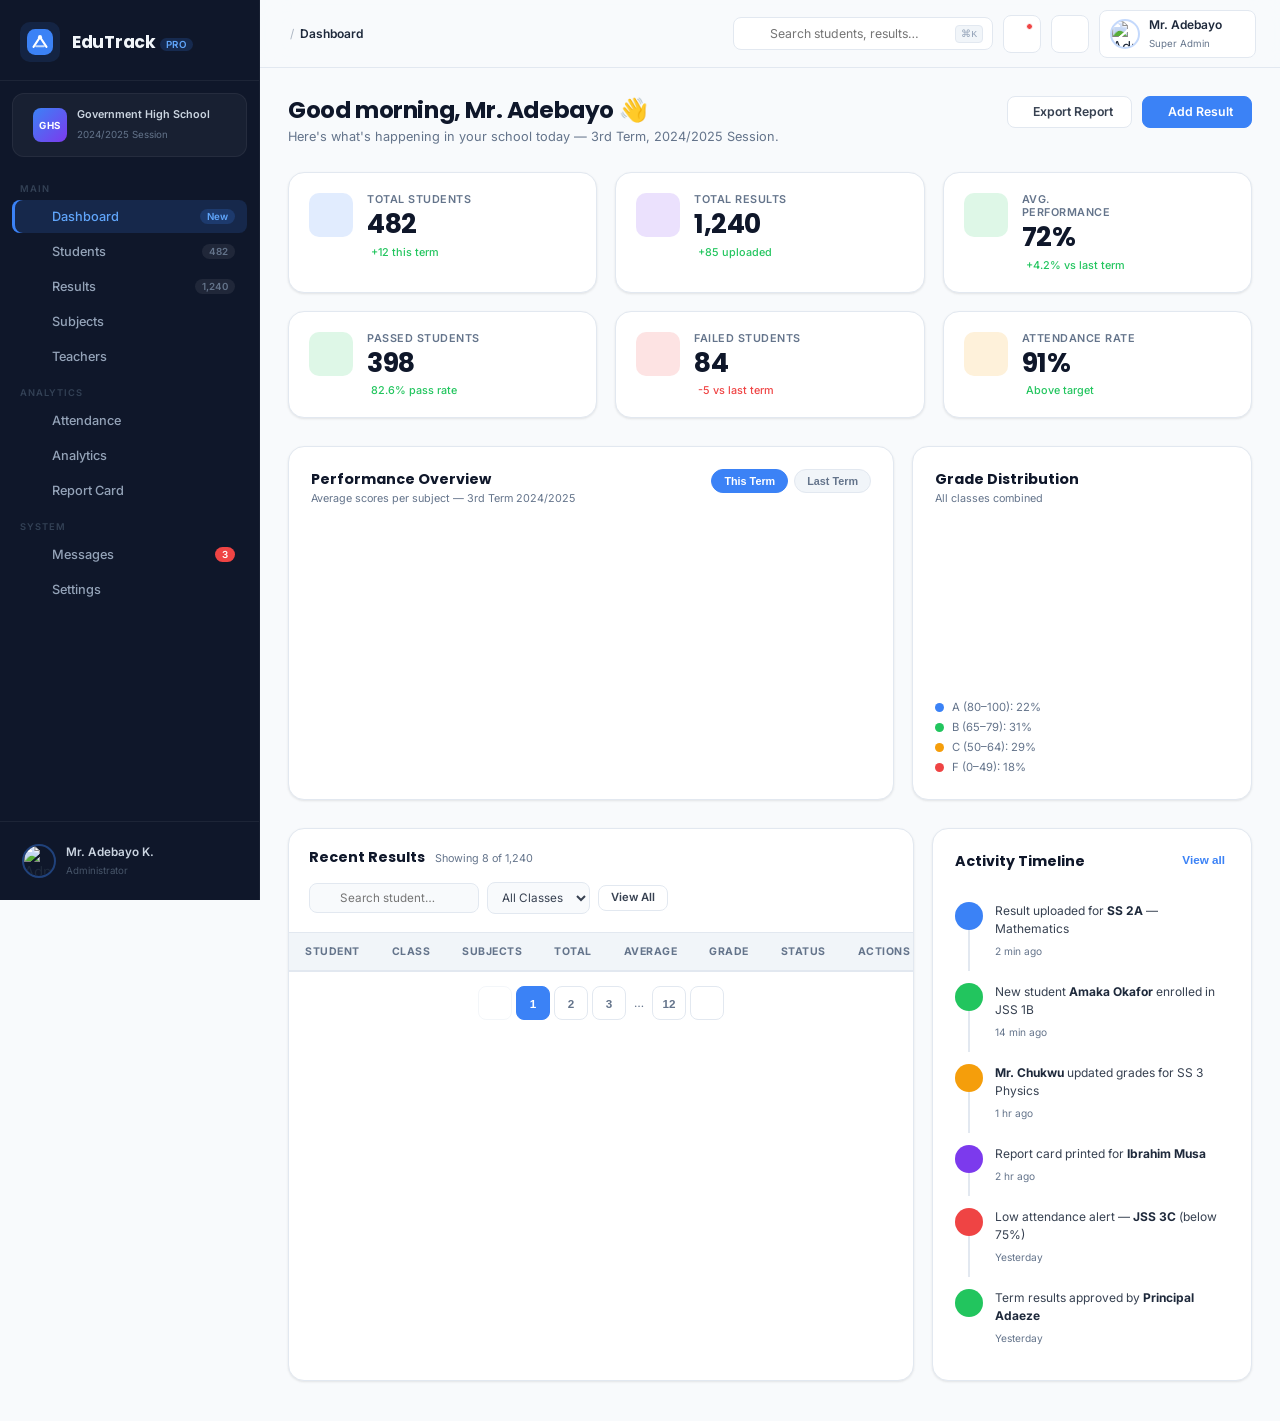
==== frontend/index.html @ dca040f6 "Updated project" ====
<!DOCTYPE html>
<html lang="en" data-theme="light">
<head>
  <meta charset="UTF-8" />
  <meta name="viewport" content="width=device-width, initial-scale=1.0" />
  <title>EduTrack Pro — School Result Management System</title>

  <!-- Google Fonts -->
  <link rel="preconnect" href="https://fonts.googleapis.com" />
  <link rel="preconnect" href="https://fonts.gstatic.com" crossorigin />
  <link href="https://fonts.googleapis.com/css2?family=Poppins:wght@300;400;500;600;700;800&family=Inter:wght@300;400;500;600;700&display=swap" rel="stylesheet" />


  <!-- Scripts moved to end of body for correct load order -->

  <!-- Main Stylesheet -->
  <link rel="stylesheet" href="style.css" />

  <!--The PDF loader-->
<script src="https://cdnjs.cloudflare.com/ajax/libs/jspdf/2.5.1/jspdf.umd.min.js"></script>
<script src="https://cdnjs.cloudflare.com/ajax/libs/html2canvas/1.4.1/html2canvas.min.js"></script>

<script>
  // Wire the Print button
document.querySelector('.btn-outline').addEventListener('click', () => {
  window.print();
});

// Wire the PDF button — requires jsPDF library
document.querySelector('.btn-primary').addEventListener('click', () => {
  const { jsPDF } = window.jspdf;
  const doc = new jsPDF();
  // Capture the #reportPreview div and render to PDF
  html2canvas(document.getElementById('reportPreview')).then(canvas => {
    const img = canvas.toDataURL('image/png');
    doc.addImage(img, 'PNG', 10, 10, 190, 0);
    doc.save('report-card.pdf');
  });
});

</script>
</head>
<body>

  <!-- ==================== MOBILE OVERLAY ==================== -->
  <div class="sidebar-overlay" id="sidebarOverlay"></div>

  <!-- ==================== LEFT SIDEBAR ==================== -->
  <aside class="sidebar" id="sidebar">

    <!-- Logo -->
    <div class="sidebar-logo">
      <div class="logo-icon">
        <svg width="26" height="26" viewBox="0 0 32 32" fill="none">
          <rect width="32" height="32" rx="10" fill="#3B82F6"/>
          <path d="M8 22 L16 10 L24 22" stroke="white" stroke-width="2.5" stroke-linecap="round" stroke-linejoin="round" fill="none"/>
          <circle cx="16" cy="10" r="2.5" fill="white"/>
          <rect x="10" y="20" width="12" height="2.5" rx="1.25" fill="white" opacity="0.7"/>
        </svg>
      </div>
      <div class="logo-text">
        <span class="logo-name">EduTrack</span>
        <span class="logo-tag">Pro</span>
      </div>
    </div>

    <!-- School Info Strip -->
    <div class="school-strip">
      <div class="school-avatar">GHS</div>
      <div class="school-info">
        <span class="school-name">Government High School</span>
        <span class="school-session">2024/2025 Session</span>
      </div>
    </div>

    <!-- Navigation -->
    <nav class="sidebar-nav">
      <div class="nav-section-label">Main</div>
      <ul class="nav-list">
        <li class="nav-item active" data-page="dashboard">
          <span class="nav-icon"><i data-lucide="layout-dashboard"></i></span>
          <span class="nav-label">Dashboard</span>
          <span class="nav-badge">New</span>
        </li>
        <li class="nav-item" data-page="students">
          <span class="nav-icon"><i data-lucide="users"></i></span>
          <span class="nav-label">Students</span>
          <span class="nav-count">482</span>
        </li>
        <li class="nav-item" data-page="results">
          <span class="nav-icon"><i data-lucide="file-text"></i></span>
          <span class="nav-label">Results</span>
          <span class="nav-count">1,240</span>
        </li>
        <li class="nav-item" data-page="subjects">
          <span class="nav-icon"><i data-lucide="book-open"></i></span>
          <span class="nav-label">Subjects</span>
        </li>
        <li class="nav-item" data-page="teachers">
          <span class="nav-icon"><i data-lucide="user-check"></i></span>
          <span class="nav-label">Teachers</span>
        </li>
      </ul>

      <div class="nav-section-label">Analytics</div>
      <ul class="nav-list">
        <li class="nav-item" data-page="attendance">
          <span class="nav-icon"><i data-lucide="calendar-check"></i></span>
          <span class="nav-label">Attendance</span>
        </li>
        <li class="nav-item" data-page="analytics">
          <span class="nav-icon"><i data-lucide="bar-chart-3"></i></span>
          <span class="nav-label">Analytics</span>
        </li>
        <li class="nav-item" data-page="report">
          <span class="nav-icon"><i data-lucide="printer"></i></span>
          <span class="nav-label">Report Card</span>
        </li>
      </ul>

      <div class="nav-section-label">System</div>
      <ul class="nav-list">
        <li class="nav-item" data-page="messages">
          <span class="nav-icon"><i data-lucide="message-square"></i></span>
          <span class="nav-label">Messages</span>
          <span class="nav-alert">3</span>
        </li>
        <li class="nav-item" data-page="settings">
          <span class="nav-icon"><i data-lucide="settings"></i></span>
          <span class="nav-label">Settings</span>
        </li>
      </ul>
    </nav>

    <!-- Sidebar Footer -->
    <div class="sidebar-footer">
      <div class="sidebar-user">
        <div class="user-avatar-sm">
          <img src="https://api.dicebear.com/7.x/avataaars/svg?seed=admin&backgroundColor=b6e3f4" alt="Admin" />
        </div>
        <div class="user-details">
          <span class="user-name-sm">Mr. Adebayo K.</span>
          <span class="user-role-sm">Administrator</span>
        </div>
        <span class="user-arrow"><i data-lucide="chevron-right"></i></span>
      </div>
    </div>
  </aside>

  <!-- ==================== MAIN CONTENT AREA ==================== -->
  <main class="main-content" id="mainContent">

    <!-- ==================== TOP NAVBAR ==================== -->
    <header class="topbar" id="topbar">
      <!-- Left: Hamburger + Breadcrumb -->
      <div class="topbar-left">
        <button class="hamburger-btn" id="hamburgerBtn" aria-label="Toggle sidebar">
          <i data-lucide="menu"></i>
        </button>
        <nav class="breadcrumb" id="breadcrumb">
          <span class="bc-home"><i data-lucide="home"></i></span>
          <span class="bc-sep">/</span>
          <span class="bc-current" id="bcCurrent">Dashboard</span>
        </nav>
      </div>

      <!-- Right: Search + Actions -->
      <div class="topbar-right">
        <!-- Search Bar -->
        <div class="search-wrapper">
          <i data-lucide="search" class="search-icon"></i>
          <input type="text" class="search-input" placeholder="Search students, results…" id="globalSearch" />
          <kbd class="search-kbd">⌘K</kbd>
        </div>

        <!-- Notification Bell -->
        <button class="icon-btn" id="notifBtn" aria-label="Notifications">
          <i data-lucide="bell"></i>
          <span class="notif-dot"></span>
        </button>

        <!-- Dark Mode Toggle -->
        <button class="icon-btn theme-toggle" id="themeToggle" aria-label="Toggle theme">
          <i data-lucide="moon" class="icon-moon"></i>
          <i data-lucide="sun" class="icon-sun" style="display:none"></i>
        </button>

        <!-- Admin Profile -->
        <div class="admin-profile" id="adminProfileBtn">
          <div class="admin-avatar">
            <img src="https://api.dicebear.com/7.x/avataaars/svg?seed=admin&backgroundColor=b6e3f4" alt="Admin" />
          </div>
          <div class="admin-info">
            <span class="admin-name">Mr. Adebayo</span>
            <span class="admin-role">Super Admin</span>
          </div>
          <i data-lucide="chevron-down" class="admin-caret"></i>

          <!-- Admin Dropdown -->
          <div class="admin-dropdown" id="adminDropdown">
            <div class="dropdown-header">
              <span class="dh-name">Adebayo Kolawole</span>
              <span class="dh-email">admin@ghs.edu.ng</span>
            </div>
            <ul class="dropdown-list">
              <li data-page-link="settings"><i data-lucide="user"></i> My Profile</li>
              <li><i data-lucide="shield"></i> Security</li>
              <li data-page-link="settings"><i data-lucide="settings"></i> Preferences</li>
              <li class="dropdown-divider"></li>
              <li class="text-danger"><i data-lucide="log-out"></i> Logout</li>
            </ul>
          </div>
        </div>
      </div>
    </header>

    <!-- ==================== PAGE CONTENT WRAPPER ==================== -->
    <div class="page-wrapper">

      <!-- ======== DASHBOARD PAGE ======== -->
      <section class="page active" id="page-dashboard">

        <!-- Page Header -->
        <div class="page-header">
          <div class="ph-left">
            <h1 class="page-title">Good morning, Mr. Adebayo 👋</h1>
            <p class="page-subtitle">Here's what's happening in your school today — 3rd Term, 2024/2025 Session.</p>
          </div>
          <div class="ph-right">
            <button class="btn btn-outline"><i data-lucide="download"></i> Export Report</button>
            <button class="btn btn-primary"><i data-lucide="plus"></i> Add Result</button>
          </div>
        </div>

        <!-- ---- Stats Cards ---- -->
        <div class="stats-grid">
          <div class="stat-card" style="--card-accent:#3B82F6">
            <div class="stat-icon" style="background:rgba(59,130,246,.15); color:#3B82F6">
              <i data-lucide="users"></i>
            </div>
            <div class="stat-body">
              <span class="stat-label">Total Students</span>
              <span class="stat-value" data-count="482">482</span>
              <span class="stat-trend up"><i data-lucide="trending-up"></i> +12 this term</span>
            </div>
            <div class="stat-sparkline">
              <canvas id="sparkline1" width="80" height="40"></canvas>
            </div>
          </div>

          <div class="stat-card" style="--card-accent:#7C3AED">
            <div class="stat-icon" style="background:rgba(124,58,237,.15); color:#7C3AED">
              <i data-lucide="file-text"></i>
            </div>
            <div class="stat-body">
              <span class="stat-label">Total Results</span>
              <span class="stat-value" data-count="1240">1,240</span>
              <span class="stat-trend up"><i data-lucide="trending-up"></i> +85 uploaded</span>
            </div>
            <div class="stat-sparkline">
              <canvas id="sparkline2" width="80" height="40"></canvas>
            </div>
          </div>

          <div class="stat-card" style="--card-accent:#22C55E">
            <div class="stat-icon" style="background:rgba(34,197,94,.15); color:#22C55E">
              <i data-lucide="bar-chart-2"></i>
            </div>
            <div class="stat-body">
              <span class="stat-label">Avg. Performance</span>
              <span class="stat-value" data-count="72">72%</span>
              <span class="stat-trend up"><i data-lucide="trending-up"></i> +4.2% vs last term</span>
            </div>
            <div class="stat-sparkline">
              <canvas id="sparkline3" width="80" height="40"></canvas>
            </div>
          </div>

          <div class="stat-card" style="--card-accent:#22C55E">
            <div class="stat-icon" style="background:rgba(34,197,94,.15); color:#22C55E">
              <i data-lucide="check-circle"></i>
            </div>
            <div class="stat-body">
              <span class="stat-label">Passed Students</span>
              <span class="stat-value" data-count="398">398</span>
              <span class="stat-trend up"><i data-lucide="trending-up"></i> 82.6% pass rate</span>
            </div>
            <div class="stat-sparkline">
              <canvas id="sparkline4" width="80" height="40"></canvas>
            </div>
          </div>

          <div class="stat-card" style="--card-accent:#EF4444">
            <div class="stat-icon" style="background:rgba(239,68,68,.15); color:#EF4444">
              <i data-lucide="x-circle"></i>
            </div>
            <div class="stat-body">
              <span class="stat-label">Failed Students</span>
              <span class="stat-value" data-count="84">84</span>
              <span class="stat-trend down"><i data-lucide="trending-down"></i> -5 vs last term</span>
            </div>
            <div class="stat-sparkline">
              <canvas id="sparkline5" width="80" height="40"></canvas>
            </div>
          </div>

          <div class="stat-card" style="--card-accent:#F59E0B">
            <div class="stat-icon" style="background:rgba(245,158,11,.15); color:#F59E0B">
              <i data-lucide="calendar-check"></i>
            </div>
            <div class="stat-body">
              <span class="stat-label">Attendance Rate</span>
              <span class="stat-value" data-count="91">91%</span>
              <span class="stat-trend up"><i data-lucide="trending-up"></i> Above target</span>
            </div>
            <div class="stat-sparkline">
              <canvas id="sparkline6" width="80" height="40"></canvas>
            </div>
          </div>
        </div>

        <!-- ---- Charts Row ---- -->
        <div class="charts-row">
          <!-- Performance Chart -->
          <div class="chart-card wide">
            <div class="chart-header">
              <div>
                <h3 class="chart-title">Performance Overview</h3>
                <p class="chart-subtitle">Average scores per subject — 3rd Term 2024/2025</p>
              </div>
              <div class="chart-actions">
                <button class="btn-chip active">This Term</button>
                <button class="btn-chip">Last Term</button>
              </div>
            </div>
            <div class="chart-body">
              <canvas id="performanceChart" height="120"></canvas>
            </div>
          </div>

          <!-- Grade Distribution -->
          <div class="chart-card narrow">
            <div class="chart-header">
              <div>
                <h3 class="chart-title">Grade Distribution</h3>
                <p class="chart-subtitle">All classes combined</p>
              </div>
            </div>
            <div class="chart-body chart-donut-wrap">
              <canvas id="gradeChart" height="160"></canvas>
              <div class="donut-legend">
                <div class="dl-item"><span class="dl-dot" style="background:#3B82F6"></span> A (80–100): 22%</div>
                <div class="dl-item"><span class="dl-dot" style="background:#22C55E"></span> B (65–79): 31%</div>
                <div class="dl-item"><span class="dl-dot" style="background:#F59E0B"></span> C (50–64): 29%</div>
                <div class="dl-item"><span class="dl-dot" style="background:#EF4444"></span> F (0–49): 18%</div>
              </div>
            </div>
          </div>
        </div>

        <!-- ---- Table + Activity Row ---- -->
        <div class="lower-row">

          <!-- Results Table -->
          <div class="table-card">
            <div class="table-header">
              <div class="th-left">
                <h3 class="chart-title">Recent Results</h3>
                <span class="table-count">Showing 8 of 1,240</span>
              </div>
              <div class="th-right">
                <div class="tbl-search-wrap">
                  <i data-lucide="search"></i>
                  <input type="text" class="tbl-search" placeholder="Search student…" id="tableSearch" />
                </div>
                <select class="tbl-filter" id="classFilter">
                  <option value="">All Classes</option>
                  <option>JSS 1</option><option>JSS 2</option><option>JSS 3</option>
                  <option>SS 1</option><option>SS 2</option><option>SS 3</option>
                </select>
                <button class="btn btn-outline btn-sm" data-page-link="results">View All</button>
              </div>
            </div>

            <div class="table-wrapper">
              <table class="data-table" id="resultsTable">
                <thead>
                  <tr>
                    <th>Student</th>
                    <th>Class</th>
                    <th>Subjects</th>
                    <th>Total</th>
                    <th>Average</th>
                    <th>Grade</th>
                    <th>Status</th>
                    <th>Actions</th>
                  </tr>
                </thead>
                <tbody id="resultsTableBody">
                  <!-- Rows injected by JS -->
                </tbody>
              </table>
            </div>

            <!-- Pagination -->
            <div class="pagination">
              <button class="pg-btn" disabled><i data-lucide="chevron-left"></i></button>
              <button class="pg-num active">1</button>
              <button class="pg-num">2</button>
              <button class="pg-num">3</button>
              <span class="pg-ellipsis">…</span>
              <button class="pg-num">12</button>
              <button class="pg-btn"><i data-lucide="chevron-right"></i></button>
            </div>
          </div>

          <!-- Activity Timeline -->
          <div class="activity-card">
            <div class="chart-header">
              <h3 class="chart-title">Activity Timeline</h3>
              <button class="btn-link">View all</button>
            </div>
            <ul class="timeline">
              <li class="tl-item">
                <div class="tl-dot" style="background:#3B82F6"><i data-lucide="upload"></i></div>
                <div class="tl-body">
                  <p class="tl-text">Result uploaded for <strong>SS 2A</strong> — Mathematics</p>
                  <span class="tl-time">2 min ago</span>
                </div>
              </li>
              <li class="tl-item">
                <div class="tl-dot" style="background:#22C55E"><i data-lucide="user-plus"></i></div>
                <div class="tl-body">
                  <p class="tl-text">New student <strong>Amaka Okafor</strong> enrolled in JSS 1B</p>
                  <span class="tl-time">14 min ago</span>
                </div>
              </li>
              <li class="tl-item">
                <div class="tl-dot" style="background:#F59E0B"><i data-lucide="edit-3"></i></div>
                <div class="tl-body">
                  <p class="tl-text"><strong>Mr. Chukwu</strong> updated grades for SS 3 Physics</p>
                  <span class="tl-time">1 hr ago</span>
                </div>
              </li>
              <li class="tl-item">
                <div class="tl-dot" style="background:#7C3AED"><i data-lucide="printer"></i></div>
                <div class="tl-body">
                  <p class="tl-text">Report card printed for <strong>Ibrahim Musa</strong></p>
                  <span class="tl-time">2 hr ago</span>
                </div>
              </li>
              <li class="tl-item">
                <div class="tl-dot" style="background:#EF4444"><i data-lucide="alert-triangle"></i></div>
                <div class="tl-body">
                  <p class="tl-text">Low attendance alert — <strong>JSS 3C</strong> (below 75%)</p>
                  <span class="tl-time">Yesterday</span>
                </div>
              </li>
              <li class="tl-item">
                <div class="tl-dot" style="background:#22C55E"><i data-lucide="check-circle"></i></div>
                <div class="tl-body">
                  <p class="tl-text">Term results approved by <strong>Principal Adaeze</strong></p>
                  <span class="tl-time">Yesterday</span>
                </div>
              </li>
            </ul>
          </div>
        </div>

      </section><!-- End Dashboard Page -->

      <!-- ======== RESULTS PAGE ======== -->
      <section class="page" id="page-results">
        <div class="page-header">
          <div class="ph-left">
            <h1 class="page-title">Results Management</h1>
            <p class="page-subtitle">View, upload, edit and manage all student results.</p>
          </div>
          <div class="ph-right">
            <button class="btn btn-outline"><i data-lucide="filter"></i> Filter</button>
            <button class="btn btn-primary"><i data-lucide="upload"></i> Upload Results</button>
          </div>
        </div>

        <div class="table-card" style="margin-top:0">
          <div class="table-header">
            <div class="th-left">
              <h3 class="chart-title">All Results</h3>
              <span class="table-count">1,240 total records</span>
            </div>
            <div class="th-right">
              <div class="tbl-search-wrap">
                <i data-lucide="search"></i>
                <input type="text" class="tbl-search" placeholder="Search…" />
              </div>
              <select class="tbl-filter"><option>All Classes</option><option>SS 1</option><option>SS 2</option><option>SS 3</option></select>
              <select class="tbl-filter"><option>All Terms</option><option>1st Term</option><option>2nd Term</option><option>3rd Term</option></select>
              <button class="btn btn-outline btn-sm"><i data-lucide="download"></i> Export</button>
            </div>
          </div>
          <div class="table-wrapper">
            <table class="data-table">
              <thead><tr><th>Student</th><th>Class</th><th>Subjects</th><th>Total</th><th>Average</th><th>Grade</th><th>Status</th><th>Actions</th></tr></thead>
              <tbody id="fullResultsBody"></tbody>
            </table>
          </div>
          <div class="pagination">
            <button class="pg-btn" disabled><i data-lucide="chevron-left"></i></button>
            <button class="pg-num active">1</button><button class="pg-num">2</button><button class="pg-num">3</button>
            <span class="pg-ellipsis">…</span><button class="pg-num">25</button>
            <button class="pg-btn"><i data-lucide="chevron-right"></i></button>
          </div>
        </div>
      </section>

      <!-- ======== REPORT CARD PAGE ======== -->
      <section class="page" id="page-report">
        <div class="page-header">
          <div class="ph-left">
            <h1 class="page-title">Report Card Generator</h1>
            <p class="page-subtitle">Generate, preview and print student report cards.</p>
          </div>
          <div class="ph-right">
            <button class="btn btn-outline"><i data-lucide="printer"></i> Print</button>
            <button class="btn btn-primary"><i data-lucide="download"></i> Download PDF</button>
          </div>
        </div>

        <div class="report-grid">
          <!-- Left: Form Panel -->
          <div class="report-form-panel">
            <div class="rcard">
              <h3 class="rcard-title"><i data-lucide="school"></i> School Details</h3>
              <div class="logo-upload-area" id="logoUploadArea">
                <i data-lucide="image"></i>
                <span>Click to upload school logo</span>
                <input type="file" accept="image/*" id="logoUpload" hidden />
              </div>
              <div class="form-group">
                <label>School Name</label>
                <input type="text" class="form-input" value="Government High School, Lagos" />
              </div>
              <div class="form-group">
                <label>School Address</label>
                <input type="text" class="form-input" value="12 Education Crescent, Lagos State" />
              </div>
              <div class="form-row">
                <div class="form-group">
                  <label>Session</label>
                  <select class="form-input"><option>2024/2025</option><option>2023/2024</option></select>
                </div>
                <div class="form-group">
                  <label>Term</label>
                  <select class="form-input" id="termSelect"><option>3rd Term</option><option>2nd Term</option><option>1st Term</option></select>
                </div>
              </div>
            </div>

            <div class="rcard">
              <h3 class="rcard-title"><i data-lucide="user"></i> Student Information</h3>
              <div class="form-row">
                <div class="form-group">
                  <label>First Name</label>
                  <input type="text" class="form-input" placeholder="e.g. Amaka" />
                </div>
                <div class="form-group">
                  <label>Last Name</label>
                  <input type="text" class="form-input" placeholder="e.g. Okafor" />
                </div>
              </div>
              <div class="form-row">
                <div class="form-group">
                  <label>Admission No.</label>
                  <input type="text" class="form-input" placeholder="GHS/2024/001" />
                </div>
                <div class="form-group">
                  <label>Class</label>
                  <select class="form-input"><option>SS 2A</option><option>SS 1A</option><option>JSS 3B</option></select>
                </div>
              </div>
              <div class="form-row">
                <div class="form-group">
                  <label>Gender</label>
                  <select class="form-input"><option>Female</option><option>Male</option></select>
                </div>
                <div class="form-group">
                  <label>Date of Birth</label>
                  <input type="date" class="form-input" />
                </div>
              </div>
            </div>

            <div class="rcard">
              <h3 class="rcard-title"><i data-lucide="book-open"></i> Subject Scores</h3>
              <!-- Term Tabs -->
              <div class="term-tabs">
                <button class="term-tab active" data-term="1">1st Term</button>
                <button class="term-tab" data-term="2">2nd Term</button>
                <button class="term-tab" data-term="3">3rd Term</button>
              </div>
              <div class="scores-table-wrap">
                <table class="scores-table">
                  <thead><tr><th>Subject</th><th>CA (30)</th><th>Exam (70)</th><th>Total</th><th>Grade</th></tr></thead>
                  <tbody id="scoresBody">
                    <!-- injected by JS -->
                  </tbody>
                </table>
              </div>
              <div class="score-summary">
                <div class="ss-item"><span>Total Score</span><strong id="totalScore">0</strong></div>
                <div class="ss-item"><span>Average</span><strong id="avgScore">0.00%</strong></div>
                <div class="ss-item"><span>Overall Grade</span><strong id="overallGrade">—</strong></div>
                <div class="ss-item"><span>Position</span><strong>—</strong></div>
              </div>
            </div>

            <div class="rcard">
              <h3 class="rcard-title"><i data-lucide="message-square"></i> Comments</h3>
              <div class="form-group">
                <label>Class Teacher's Comment</label>
                <textarea class="form-input" rows="3" placeholder="Enter teacher's remark…"></textarea>
              </div>
              <div class="form-group">
                <label>Principal's Comment</label>
                <textarea class="form-input" rows="3" placeholder="Enter principal's remark…"></textarea>
              </div>
            </div>
          </div>

          <!-- Right: Preview Panel -->
          <div class="report-preview-panel">
            <div class="preview-sticky">
              <div class="preview-label"><i data-lucide="eye"></i> Live Preview</div>
              <div class="report-card-preview" id="reportPreview">
                <div class="rp-header">
                  <div class="rp-logo-placeholder"><i data-lucide="school"></i></div>
                  <div class="rp-school-info">
                    <h2>Government High School, Lagos</h2>
                    <p>12 Education Crescent, Lagos State</p>
                    <p class="rp-term-badge">3rd Term Report Card — 2024/2025</p>
                  </div>
                </div>
                <div class="rp-student-info">
                  <div class="rp-si-row"><span>Name:</span><strong>Amaka Okafor</strong></div>
                  <div class="rp-si-row"><span>Adm. No:</span><strong>GHS/2024/001</strong></div>
                  <div class="rp-si-row"><span>Class:</span><strong>SS 2A</strong></div>
                  <div class="rp-si-row"><span>Gender:</span><strong>Female</strong></div>
                </div>
                <table class="rp-scores">
                  <thead><tr><th>Subject</th><th>CA</th><th>Exam</th><th>Total</th><th>Grade</th></tr></thead>
                  <tbody>
                    <tr><td>Mathematics</td><td>28</td><td>62</td><td>90</td><td><span class="grade-badge grade-a">A</span></td></tr>
                    <tr><td>English Language</td><td>25</td><td>58</td><td>83</td><td><span class="grade-badge grade-a">A</span></td></tr>
                    <tr><td>Physics</td><td>22</td><td>55</td><td>77</td><td><span class="grade-badge grade-b">B</span></td></tr>
                    <tr><td>Chemistry</td><td>20</td><td>50</td><td>70</td><td><span class="grade-badge grade-b">B</span></td></tr>
                    <tr><td>Biology</td><td>18</td><td>46</td><td>64</td><td><span class="grade-badge grade-c">C</span></td></tr>
                    <tr><td>Economics</td><td>24</td><td>60</td><td>84</td><td><span class="grade-badge grade-a">A</span></td></tr>
                  </tbody>
                </table>
                <div class="rp-summary">
                  <div class="rps-item"><span>Total</span><strong>468</strong></div>
                  <div class="rps-item"><span>Average</span><strong>78.0%</strong></div>
                  <div class="rps-item"><span>Grade</span><strong>B</strong></div>
                  <div class="rps-item"><span>Position</span><strong>3rd / 42</strong></div>
                </div>
                <div class="rp-comments">
                  <div class="rp-comment"><strong>Class Teacher:</strong> <em>Excellent performance. Keep it up!</em></div>
                  <div class="rp-comment"><strong>Principal:</strong> <em>A commendable effort. We are proud of you.</em></div>
                </div>
                <div class="rp-footer">
                  <div class="rp-sig"><div class="sig-line"></div><span>Class Teacher</span></div>
                  <div class="rp-sig"><div class="sig-line"></div><span>Principal</span></div>
                  <div class="rp-sig"><div class="sig-line"></div><span>Date</span></div>
                </div>
              </div>
            </div>
          </div>
        </div>
      </section>

      <!-- ======== ANALYTICS PAGE ======== -->
      <section class="page" id="page-analytics">
        <div class="page-header">
          <div class="ph-left">
            <h1 class="page-title">Analytics</h1>
            <p class="page-subtitle">Deep insights into academic performance, attendance and trends.</p>
          </div>
          <div class="ph-right">
            <select class="tbl-filter"><option>3rd Term 2024/25</option><option>2nd Term 2024/25</option></select>
            <button class="btn btn-primary"><i data-lucide="download"></i> Export</button>
          </div>
        </div>

        <div class="analytics-grid">
          <div class="chart-card" style="grid-column: span 2">
            <div class="chart-header">
              <div><h3 class="chart-title">Term-on-Term Performance Trend</h3><p class="chart-subtitle">Average class scores across 3 terms</p></div>
            </div>
            <canvas id="trendChart" height="120"></canvas>
          </div>

          <div class="chart-card">
            <div class="chart-header"><div><h3 class="chart-title">Subject Performance</h3><p class="chart-subtitle">School-wide averages</p></div></div>
            <canvas id="subjectChart" height="160"></canvas>
          </div>

          <div class="chart-card">
            <div class="chart-header"><div><h3 class="chart-title">Attendance by Class</h3><p class="chart-subtitle">Current term attendance %</p></div></div>
            <canvas id="attendanceChart" height="160"></canvas>
          </div>

          <div class="chart-card">
            <div class="chart-header"><div><h3 class="chart-title">Grade Distribution</h3><p class="chart-subtitle">Breakdown by grade band</p></div></div>
            <canvas id="gradeBarChart" height="160"></canvas>
          </div>
        </div>

        <!-- Subject Stats Cards -->
        <div class="subject-stats-grid">
          <div class="subject-stat-card">
            <div class="ssc-icon" style="background:rgba(59,130,246,.12); color:#3B82F6"><i data-lucide="calculator"></i></div>
            <div class="ssc-info"><span>Mathematics</span><strong>68.4%</strong><div class="ssc-bar"><div class="ssc-fill" style="width:68%;background:#3B82F6"></div></div></div>
          </div>
          <div class="subject-stat-card">
            <div class="ssc-icon" style="background:rgba(34,197,94,.12); color:#22C55E"><i data-lucide="book"></i></div>
            <div class="ssc-info"><span>English Language</span><strong>74.2%</strong><div class="ssc-bar"><div class="ssc-fill" style="width:74%;background:#22C55E"></div></div></div>
          </div>
          <div class="subject-stat-card">
            <div class="ssc-icon" style="background:rgba(245,158,11,.12); color:#F59E0B"><i data-lucide="zap"></i></div>
            <div class="ssc-info"><span>Physics</span><strong>61.8%</strong><div class="ssc-bar"><div class="ssc-fill" style="width:62%;background:#F59E0B"></div></div></div>
          </div>
          <div class="subject-stat-card">
            <div class="ssc-icon" style="background:rgba(124,58,237,.12); color:#7C3AED"><i data-lucide="flask-conical"></i></div>
            <div class="ssc-info"><span>Chemistry</span><strong>59.3%</strong><div class="ssc-bar"><div class="ssc-fill" style="width:59%;background:#7C3AED"></div></div></div>
          </div>
          <div class="subject-stat-card">
            <div class="ssc-icon" style="background:rgba(239,68,68,.12); color:#EF4444"><i data-lucide="leaf"></i></div>
            <div class="ssc-info"><span>Biology</span><strong>71.5%</strong><div class="ssc-bar"><div class="ssc-fill" style="width:72%;background:#EF4444"></div></div></div>
          </div>
          <div class="subject-stat-card">
            <div class="ssc-icon" style="background:rgba(96,165,250,.12); color:#60A5FA"><i data-lucide="trending-up"></i></div>
            <div class="ssc-info"><span>Economics</span><strong>77.9%</strong><div class="ssc-bar"><div class="ssc-fill" style="width:78%;background:#60A5FA"></div></div></div>
          </div>
        </div>
      </section>

      <!-- ======== SETTINGS PAGE ======== -->
      <section class="page" id="page-settings">
        <div class="page-header">
          <div class="ph-left">
            <h1 class="page-title">Settings</h1>
            <p class="page-subtitle">Manage school configuration, themes and preferences.</p>
          </div>
          <div class="ph-right">
            <button class="btn btn-primary"><i data-lucide="save"></i> Save Changes</button>
          </div>
        </div>

        <div class="settings-grid">
          <!-- Settings Sidebar Tabs -->
          <div class="settings-nav">
            <button class="set-tab active" data-set="school"><i data-lucide="school"></i> School Settings</button>
            <button class="set-tab" data-set="theme"><i data-lucide="palette"></i> Theme & Display</button>
            <button class="set-tab" data-set="profile"><i data-lucide="user"></i> Profile Settings</button>
            <button class="set-tab" data-set="notif"><i data-lucide="bell"></i> Notifications</button>
          </div>

          <!-- Settings Panels -->
          <div class="settings-panel-wrap">
            <div class="settings-panel active" id="set-school">
              <div class="rcard">
                <h3 class="rcard-title">School Information</h3>
                <div class="form-row"><div class="form-group"><label>School Name</label><input class="form-input" type="text" value="Government High School, Lagos" /></div><div class="form-group"><label>Registration No.</label><input class="form-input" type="text" value="LG/EDU/2003/001" /></div></div>
                <div class="form-row"><div class="form-group"><label>Address</label><input class="form-input" type="text" value="12 Education Crescent, Ikeja, Lagos" /></div><div class="form-group"><label>Phone</label><input class="form-input" type="text" value="+234 801 234 5678" /></div></div>
                <div class="form-row"><div class="form-group"><label>Email</label><input class="form-input" type="email" value="admin@ghs.edu.ng" /></div><div class="form-group"><label>Current Session</label><select class="form-input"><option>2024/2025</option><option>2023/2024</option></select></div></div>
                <div class="form-row"><div class="form-group"><label>Current Term</label><select class="form-input"><option>3rd Term</option><option>2nd Term</option><option>1st Term</option></select></div><div class="form-group"><label>Max Score (CA)</label><input class="form-input" type="number" value="30" /></div></div>
              </div>
            </div>

            <div class="settings-panel" id="set-theme">
              <div class="rcard">
                <h3 class="rcard-title">Theme & Appearance</h3>
                <div class="form-group">
                  <label>Color Mode</label>
                  <div class="theme-toggle-row">
                    <button class="theme-option active" onclick="setTheme('light', this)"><i data-lucide="sun"></i> Light Mode</button>
                    <button class="theme-option" onclick="setTheme('dark', this)"><i data-lucide="moon"></i> Dark Mode</button>
                  </div>
                </div>
                <div class="form-group">
                  <label>Primary Accent Color</label>
                  <div class="color-swatches">
                    <div class="swatch active" style="background:#3B82F6" data-color="#3B82F6"></div>
                    <div class="swatch" style="background:#7C3AED" data-color="#7C3AED"></div>
                    <div class="swatch" style="background:#22C55E" data-color="#22C55E"></div>
                    <div class="swatch" style="background:#F59E0B" data-color="#F59E0B"></div>
                    <div class="swatch" style="background:#EF4444" data-color="#EF4444"></div>
                  </div>
                </div>
                <div class="form-group">
                  <label>Sidebar Style</label>
                  <select class="form-input"><option>Dark (Default)</option><option>Light</option><option>Gradient Blue</option></select>
                </div>
              </div>
            </div>

            <div class="settings-panel" id="set-profile">
              <div class="rcard">
                <h3 class="rcard-title">Admin Profile</h3>
                <div class="profile-upload-row">
                  <img src="https://api.dicebear.com/7.x/avataaars/svg?seed=admin&backgroundColor=b6e3f4" alt="Profile" class="profile-upload-avatar" />
                  <button class="btn btn-outline">Change Photo</button>
                </div>
                <div class="form-row"><div class="form-group"><label>First Name</label><input class="form-input" value="Adebayo" /></div><div class="form-group"><label>Last Name</label><input class="form-input" value="Kolawole" /></div></div>
                <div class="form-row"><div class="form-group"><label>Email</label><input class="form-input" type="email" value="admin@ghs.edu.ng" /></div><div class="form-group"><label>Phone</label><input class="form-input" value="+234 811 234 5678" /></div></div>
                <div class="form-row"><div class="form-group"><label>Role</label><select class="form-input"><option>Super Admin</option><option>Admin</option><option>Teacher</option></select></div><div class="form-group"><label>Password</label><input class="form-input" type="password" placeholder="••••••••" /></div></div>
              </div>
            </div>

            <div class="settings-panel" id="set-notif">
              <div class="rcard">
                <h3 class="rcard-title">Notification Preferences</h3>
                <div class="notif-row"><div class="notif-info"><strong>Result Upload Alerts</strong><p>Get notified when new results are uploaded</p></div><label class="toggle-switch"><input type="checkbox" checked /><span class="toggle-slider"></span></label></div>
                <div class="notif-row"><div class="notif-info"><strong>Student Enrollment</strong><p>Alerts when a new student is added</p></div><label class="toggle-switch"><input type="checkbox" checked /><span class="toggle-slider"></span></label></div>
                <div class="notif-row"><div class="notif-info"><strong>Low Attendance Warnings</strong><p>Alert when class attendance drops below 75%</p></div><label class="toggle-switch"><input type="checkbox" /><span class="toggle-slider"></span></label></div>
                <div class="notif-row"><div class="notif-info"><strong>Email Notifications</strong><p>Receive summary emails weekly</p></div><label class="toggle-switch"><input type="checkbox" checked /><span class="toggle-slider"></span></label></div>
                <div class="notif-row"><div class="notif-info"><strong>SMS Alerts</strong><p>Get SMS for critical events</p></div><label class="toggle-switch"><input type="checkbox" /><span class="toggle-slider"></span></label></div>
              </div>
            </div>
          </div>
        </div>
      </section>

      <!-- ======== PLACEHOLDER PAGES ======== -->
      <section class="page" id="page-students"><div class="page-header"><div class="ph-left"><h1 class="page-title">Students</h1><p class="page-subtitle">Manage all student records and enrolments.</p></div><div class="ph-right"><button class="btn btn-primary"><i data-lucide="user-plus"></i> Add Student</button></div></div><div class="placeholder-content"><i data-lucide="users" style="width:64px;height:64px;opacity:.15"></i><p>Students module — connect your backend to load records.</p></div></section>
      <section class="page" id="page-subjects"><div class="page-header"><div class="ph-left"><h1 class="page-title">Subjects</h1><p class="page-subtitle">Manage school subjects and curriculum.</p></div></div><div class="placeholder-content"><i data-lucide="book-open" style="width:64px;height:64px;opacity:.15"></i><p>Subjects module — coming soon.</p></div></section>
      <section class="page" id="page-teachers"><div class="page-header"><div class="ph-left"><h1 class="page-title">Teachers</h1><p class="page-subtitle">Manage teaching staff and assignments.</p></div></div><div class="placeholder-content"><i data-lucide="user-check" style="width:64px;height:64px;opacity:.15"></i><p>Teachers module — coming soon.</p></div></section>
      <section class="page" id="page-attendance"><div class="page-header"><div class="ph-left"><h1 class="page-title">Attendance</h1><p class="page-subtitle">Track and manage daily student attendance.</p></div></div><div class="placeholder-content"><i data-lucide="calendar-check" style="width:64px;height:64px;opacity:.15"></i><p>Attendance module — coming soon.</p></div></section>
      <section class="page" id="page-messages"><div class="page-header"><div class="ph-left"><h1 class="page-title">Messages</h1><p class="page-subtitle">Internal messaging and announcements.</p></div></div><div class="placeholder-content"><i data-lucide="message-square" style="width:64px;height:64px;opacity:.15"></i><p>Messages module — coming soon.</p></div></section>

    </div><!-- End .page-wrapper -->
  </main><!-- End .main-content -->

  <!-- ==================== MODAL: Add/Edit Result ==================== -->
  <div class="modal-backdrop" id="modalBackdrop">
    <div class="modal" id="resultModal">
      <div class="modal-header">
        <h2 class="modal-title">Edit Result</h2>
        <button class="modal-close" id="modalClose"><i data-lucide="x"></i></button>
      </div>
      <div class="modal-body">
        <div class="form-row">
          <div class="form-group"><label>Student Name</label><input class="form-input" type="text" id="modalStudentName" /></div>
          <div class="form-group"><label>Class</label><select class="form-input" id="modalClass"><option>SS 1A</option><option>SS 2A</option><option>SS 3A</option><option>JSS 1B</option></select></div>
        </div>
        <div class="form-row">
          <div class="form-group"><label>Total Score</label><input class="form-input" type="number" id="modalTotal" /></div>
          <div class="form-group"><label>Average (%)</label><input class="form-input" type="number" id="modalAvg" /></div>
        </div>
        <div class="form-row">
          <div class="form-group"><label>Grade</label><select class="form-input" id="modalGrade"><option>A</option><option>B</option><option>C</option><option>F</option></select></div>
          <div class="form-group"><label>Remark</label><input class="form-input" type="text" id="modalRemark" /></div>
        </div>
      </div>
      <div class="modal-footer">
        <button class="btn btn-outline" id="modalCancel">Cancel</button>
        <button class="btn btn-primary" id="modalSave"><i data-lucide="save"></i> Save Changes</button>
      </div>
    </div>
  </div>

  <!-- Toast Notification -->
  <div class="toast" id="toast">
    <i data-lucide="check-circle" class="toast-icon"></i>
    <span class="toast-msg" id="toastMsg">Saved successfully!</span>
  </div>

  <!-- Lucide Icons (must load before script.js) -->
  <script src="https://unpkg.com/lucide@latest/dist/umd/lucide.min.js"></script>
  <!-- Chart.js -->
  <script src="https://cdn.jsdelivr.net/npm/chart.js@4.4.0/dist/chart.umd.min.js"></script>
  <!-- Dashboard Script -->
  <script src="script.js"></script>
</body>
</html>
---- frontend/style.css ----
/* ================================================================
   EduTrack Pro — School Result Management System
   style.css — Premium Dashboard Stylesheet
   Color palette, layout, glassmorphism, animations, responsive
   ================================================================ */

/* ---- CSS Custom Properties (Design Tokens) ---- */
:root {
  /* Core Palette */
  --bg:            #F8FAFC;
  --sidebar-bg:    #0F172A;
  --sidebar-hover: #1E293B;
  --sidebar-active:#1E293B;
  --primary:       #3B82F6;
  --primary-dark:  #2563EB;
  --primary-light: #60A5FA;
  --accent:        #7C3AED;
  --white:         #FFFFFF;
  --gray-text:     #64748B;
  --gray-light:    #94A3B8;
  --border:        #E2E8F0;
  --success:       #22C55E;
  --warning:       #F59E0B;
  --danger:        #EF4444;
  --surface:       #FFFFFF;
  --surface-2:     #F1F5F9;

  /* Typography */
  --font-head:  'Poppins', sans-serif;
  --font-body:  'Inter', sans-serif;

  /* Sizing */
  --sidebar-w:     260px;
  --topbar-h:      68px;
  --radius-sm:     8px;
  --radius:        12px;
  --radius-lg:     16px;
  --radius-xl:     24px;

  /* Shadows */
  --shadow-sm:  0 1px 3px rgba(0,0,0,.06), 0 1px 2px rgba(0,0,0,.04);
  --shadow:     0 4px 16px rgba(0,0,0,.08);
  --shadow-lg:  0 10px 40px rgba(0,0,0,.12);
  --shadow-glow:0 0 0 3px rgba(59,130,246,.25);

  /* Transitions */
  --trans:      0.22s cubic-bezier(.4,0,.2,1);
  --trans-slow: 0.4s cubic-bezier(.4,0,.2,1);
}

/* ---- Dark Mode Overrides ---- */
[data-theme="dark"] {
  --bg:         #0D1117;
  --surface:    #161B22;
  --surface-2:  #1C2333;
  --border:     #30363D;
  --gray-text:  #8B949E;
  --white:      #E6EDF3;
  --sidebar-bg: #010409;
  --sidebar-hover:#161B22;
  --sidebar-active:#161B22;
}

/* ================================================================
   RESET & BASE
   ================================================================ */
*, *::before, *::after { box-sizing: border-box; margin: 0; padding: 0; }

html { font-size: 15px; scroll-behavior: smooth; }

body {
  font-family: var(--font-body);
  background: var(--bg);
  color: #1E293B;
  display: flex;
  min-height: 100vh;
  overflow-x: hidden;
  transition: background var(--trans-slow), color var(--trans-slow);
}

[data-theme="dark"] body { color: var(--white); }

a { text-decoration: none; color: inherit; }
ul { list-style: none; }
img { display: block; max-width: 100%; }

/* Scrollbar */
::-webkit-scrollbar { width: 5px; height: 5px; }
::-webkit-scrollbar-track { background: transparent; }
::-webkit-scrollbar-thumb { background: var(--border); border-radius: 99px; }
::-webkit-scrollbar-thumb:hover { background: var(--gray-light); }

/* ================================================================
   SIDEBAR
   ================================================================ */
.sidebar {
  position: fixed;
  top: 0; left: 0;
  width: var(--sidebar-w);
  height: 100vh;
  background: var(--sidebar-bg);
  display: flex;
  flex-direction: column;
  z-index: 200;
  transition: transform var(--trans-slow), width var(--trans);
  overflow: hidden;
  border-right: 1px solid rgba(255,255,255,.04);
}

/* Logo Area */
.sidebar-logo {
  display: flex;
  align-items: center;
  gap: 12px;
  padding: 22px 20px 18px;
  border-bottom: 1px solid rgba(255,255,255,.06);
}
.logo-icon {
  width: 40px; height: 40px;
  border-radius: 10px;
  display: flex; align-items: center; justify-content: center;
  background: rgba(59,130,246,.12);
  flex-shrink: 0;
}
.logo-text { display: flex; align-items: baseline; gap: 4px; }
.logo-name {
  font-family: var(--font-head);
  font-size: 1.15rem;
  font-weight: 700;
  color: #F1F5F9;
  letter-spacing: -.3px;
}
.logo-tag {
  font-size: .65rem;
  font-weight: 600;
  color: var(--primary-light);
  background: rgba(59,130,246,.18);
  padding: 1px 6px;
  border-radius: 99px;
  text-transform: uppercase;
  letter-spacing: .5px;
}

/* School Strip */
.school-strip {
  display: flex;
  align-items: center;
  gap: 10px;
  padding: 14px 20px;
  margin: 12px 12px 4px;
  background: rgba(255,255,255,.04);
  border-radius: var(--radius);
  border: 1px solid rgba(255,255,255,.06);
}
.school-avatar {
  width: 34px; height: 34px;
  background: linear-gradient(135deg, var(--primary), var(--accent));
  border-radius: 8px;
  display: flex; align-items: center; justify-content: center;
  font-size: .65rem;
  font-weight: 700;
  color: white;
  flex-shrink: 0;
  letter-spacing: .5px;
}
.school-name { font-size: .72rem; font-weight: 600; color: #CBD5E1; display: block; line-height: 1.3; }
.school-session { font-size: .65rem; color: #64748B; }

/* Nav */
.sidebar-nav {
  flex: 1;
  overflow-y: auto;
  padding: 8px 12px 12px;
  scrollbar-width: none;
}
.sidebar-nav::-webkit-scrollbar { display: none; }

.nav-section-label {
  font-size: .62rem;
  font-weight: 600;
  text-transform: uppercase;
  letter-spacing: 1px;
  color: #334155;
  padding: 14px 8px 6px;
}

.nav-list { display: flex; flex-direction: column; gap: 2px; }

.nav-item {
  display: flex;
  align-items: center;
  gap: 10px;
  padding: 9px 12px;
  border-radius: var(--radius-sm);
  cursor: pointer;
  transition: all var(--trans);
  position: relative;
  color: #94A3B8;
  font-size: .85rem;
  font-weight: 500;
  user-select: none;
}
.nav-item:hover {
  background: var(--sidebar-hover);
  color: #E2E8F0;
}
.nav-item.active {
  background: rgba(59,130,246,.16);
  color: var(--primary-light);
  box-shadow: inset 3px 0 0 var(--primary);
}
.nav-item.active .nav-icon { color: var(--primary); }

.nav-icon {
  display: flex; align-items: center;
  width: 18px; flex-shrink: 0;
  transition: color var(--trans);
}
.nav-icon svg { width: 17px; height: 17px; }

.nav-label { flex: 1; }

.nav-count, .nav-badge, .nav-alert {
  font-size: .65rem;
  padding: 2px 7px;
  border-radius: 99px;
  font-weight: 600;
}
.nav-count { background: rgba(255,255,255,.07); color: #64748B; }
.nav-badge { background: rgba(59,130,246,.2); color: var(--primary-light); }
.nav-alert { background: var(--danger); color: white; min-width: 18px; text-align: center; }

/* Sidebar Footer */
.sidebar-footer {
  padding: 12px;
  border-top: 1px solid rgba(255,255,255,.06);
}
.sidebar-user {
  display: flex;
  align-items: center;
  gap: 10px;
  padding: 10px;
  border-radius: var(--radius-sm);
  cursor: pointer;
  transition: background var(--trans);
}
.sidebar-user:hover { background: var(--sidebar-hover); }
.user-avatar-sm { width: 34px; height: 34px; border-radius: 50%; overflow: hidden; border: 2px solid rgba(59,130,246,.4); flex-shrink: 0; }
.user-avatar-sm img { width: 100%; height: 100%; object-fit: cover; }
.user-name-sm { font-size: .78rem; font-weight: 600; color: #CBD5E1; display: block; }
.user-role-sm { font-size: .65rem; color: #475569; }
.user-arrow { color: #475569; display: flex; margin-left: auto; }
.user-arrow svg { width: 14px; height: 14px; }

/* Mobile Overlay */
.sidebar-overlay {
  display: none;
  position: fixed;
  inset: 0;
  background: rgba(0,0,0,.5);
  z-index: 150;
  backdrop-filter: blur(2px);
}
.sidebar-overlay.active { display: block; }

/* ================================================================
   MAIN CONTENT
   ================================================================ */
.main-content {
  margin-left: var(--sidebar-w);
  flex: 1;
  display: flex;
  flex-direction: column;
  min-height: 100vh;
  transition: margin-left var(--trans-slow);
}

/* ================================================================
   TOPBAR
   ================================================================ */
.topbar {
  position: sticky;
  top: 0;
  z-index: 100;
  height: var(--topbar-h);
  background: rgba(248,250,252,.88);
  backdrop-filter: blur(16px);
  -webkit-backdrop-filter: blur(16px);
  border-bottom: 1px solid var(--border);
  display: flex;
  align-items: center;
  justify-content: space-between;
  padding: 0 24px;
  gap: 16px;
  transition: background var(--trans-slow);
}
[data-theme="dark"] .topbar {
  background: rgba(13,17,23,.88);
  border-color: #30363D;
}

.topbar-left { display: flex; align-items: center; gap: 14px; }
.topbar-right { display: flex; align-items: center; gap: 10px; }

/* Hamburger */
.hamburger-btn {
  display: none;
  width: 36px; height: 36px;
  border: none;
  background: var(--surface-2);
  border-radius: var(--radius-sm);
  cursor: pointer;
  align-items: center;
  justify-content: center;
  color: var(--gray-text);
  transition: all var(--trans);
}
.hamburger-btn svg { width: 18px; height: 18px; }
.hamburger-btn:hover { background: var(--border); color: #1E293B; }

/* Breadcrumb */
.breadcrumb {
  display: flex;
  align-items: center;
  gap: 6px;
  font-size: .8rem;
  color: var(--gray-text);
}
.bc-home svg { width: 14px; height: 14px; }
.bc-sep { opacity: .5; }
.bc-current { font-weight: 600; color: #1E293B; }
[data-theme="dark"] .bc-current { color: var(--white); }

/* Search */
.search-wrapper {
  position: relative;
  display: flex;
  align-items: center;
}
.search-icon {
  position: absolute;
  left: 12px;
  color: var(--gray-light);
  width: 15px; height: 15px;
  pointer-events: none;
}
.search-input {
  width: 260px;
  padding: 8px 40px 8px 36px;
  border: 1.5px solid var(--border);
  border-radius: var(--radius-sm);
  background: var(--surface);
  font-family: var(--font-body);
  font-size: .82rem;
  color: #1E293B;
  transition: all var(--trans);
  outline: none;
}
[data-theme="dark"] .search-input { background: var(--surface-2); color: var(--white); border-color: #30363D; }
.search-input:focus { border-color: var(--primary); box-shadow: var(--shadow-glow); }
.search-kbd {
  position: absolute;
  right: 10px;
  font-size: .65rem;
  color: var(--gray-light);
  background: var(--surface-2);
  padding: 2px 5px;
  border-radius: 4px;
  border: 1px solid var(--border);
}

/* Icon Buttons */
.icon-btn {
  position: relative;
  width: 38px; height: 38px;
  border: 1.5px solid var(--border);
  border-radius: var(--radius-sm);
  background: var(--surface);
  cursor: pointer;
  display: flex; align-items: center; justify-content: center;
  color: var(--gray-text);
  transition: all var(--trans);
}
.icon-btn svg { width: 17px; height: 17px; }
.icon-btn:hover { border-color: var(--primary); color: var(--primary); background: rgba(59,130,246,.06); }
[data-theme="dark"] .icon-btn { background: var(--surface-2); border-color: #30363D; }

.notif-dot {
  position: absolute;
  top: 7px; right: 7px;
  width: 7px; height: 7px;
  background: var(--danger);
  border-radius: 50%;
  border: 1.5px solid var(--surface);
}

/* Admin Profile */
.admin-profile {
  position: relative;
  display: flex;
  align-items: center;
  gap: 9px;
  padding: 6px 10px;
  border: 1.5px solid var(--border);
  border-radius: var(--radius-sm);
  cursor: pointer;
  background: var(--surface);
  transition: all var(--trans);
  user-select: none;
}
[data-theme="dark"] .admin-profile { background: var(--surface-2); border-color: #30363D; }
.admin-profile:hover { border-color: var(--primary); box-shadow: var(--shadow-glow); }
.admin-avatar { width: 30px; height: 30px; border-radius: 50%; overflow: hidden; border: 2px solid rgba(59,130,246,.3); }
.admin-avatar img { width: 100%; height: 100%; object-fit: cover; }
.admin-name { font-size: .8rem; font-weight: 600; color: #1E293B; display: block; }
[data-theme="dark"] .admin-name { color: var(--white); }
.admin-role { font-size: .65rem; color: var(--gray-text); }
.admin-caret { width: 14px; height: 14px; color: var(--gray-text); transition: transform var(--trans); }
.admin-profile.open .admin-caret { transform: rotate(180deg); }

/* Admin Dropdown */
.admin-dropdown {
  position: absolute;
  top: calc(100% + 8px);
  right: 0;
  width: 220px;
  background: var(--surface);
  border: 1px solid var(--border);
  border-radius: var(--radius);
  box-shadow: var(--shadow-lg);
  overflow: hidden;
  z-index: 200;
  opacity: 0;
  transform: translateY(-8px) scale(.97);
  pointer-events: none;
  transition: all var(--trans);
}
[data-theme="dark"] .admin-dropdown { background: var(--surface-2); border-color: #30363D; }
.admin-profile.open .admin-dropdown { opacity: 1; transform: none; pointer-events: all; }

.dropdown-header {
  padding: 14px 16px;
  border-bottom: 1px solid var(--border);
  background: var(--surface-2);
}
[data-theme="dark"] .dropdown-header { background: var(--sidebar-bg); }
.dh-name { font-weight: 600; font-size: .85rem; display: block; }
.dh-email { font-size: .72rem; color: var(--gray-text); }

.dropdown-list { padding: 8px; }
.dropdown-list li {
  display: flex;
  align-items: center;
  gap: 10px;
  padding: 9px 10px;
  border-radius: var(--radius-sm);
  font-size: .82rem;
  cursor: pointer;
  color: #374151;
  transition: background var(--trans);
}
[data-theme="dark"] .dropdown-list li { color: #CBD5E1; }
.dropdown-list li:hover { background: var(--surface-2); }
[data-theme="dark"] .dropdown-list li:hover { background: #1E293B; }
.dropdown-list li svg { width: 15px; height: 15px; color: var(--gray-text); }
.dropdown-list .text-danger { color: var(--danger) !important; }
.dropdown-divider { height: 1px; background: var(--border); margin: 4px 0 !important; pointer-events: none; }

/* ================================================================
   PAGE WRAPPER & PAGES
   ================================================================ */
.page-wrapper {
  flex: 1;
  padding: 28px 28px 40px;
  overflow: auto;
}

.page { display: none; animation: fadeSlideIn .35s ease; }
.page.active { display: block; }

@keyframes fadeSlideIn {
  from { opacity: 0; transform: translateY(14px); }
  to   { opacity: 1; transform: none; }
}

/* ================================================================
   PAGE HEADER
   ================================================================ */
.page-header {
  display: flex;
  align-items: flex-start;
  justify-content: space-between;
  margin-bottom: 28px;
  gap: 16px;
  flex-wrap: wrap;
}
.page-title {
  font-family: var(--font-head);
  font-size: 1.55rem;
  font-weight: 700;
  color: #0F172A;
  letter-spacing: -.4px;
  line-height: 1.25;
}
[data-theme="dark"] .page-title { color: var(--white); }
.page-subtitle { font-size: .85rem; color: var(--gray-text); margin-top: 4px; }
.ph-right { display: flex; align-items: center; gap: 10px; flex-wrap: wrap; }

/* ================================================================
   BUTTONS
   ================================================================ */
.btn {
  display: inline-flex;
  align-items: center;
  gap: 7px;
  padding: 9px 18px;
  border-radius: var(--radius-sm);
  font-family: var(--font-body);
  font-size: .82rem;
  font-weight: 600;
  cursor: pointer;
  border: 1.5px solid transparent;
  transition: all var(--trans);
  white-space: nowrap;
  line-height: 1;
}
.btn svg { width: 15px; height: 15px; }

.btn-primary {
  background: var(--primary);
  color: white;
  border-color: var(--primary);
}
.btn-primary:hover {
  background: var(--primary-dark);
  border-color: var(--primary-dark);
  box-shadow: 0 4px 14px rgba(59,130,246,.4);
  transform: translateY(-1px);
}

.btn-outline {
  background: var(--surface);
  color: #374151;
  border-color: var(--border);
}
[data-theme="dark"] .btn-outline { background: var(--surface-2); color: #CBD5E1; border-color: #30363D; }
.btn-outline:hover { border-color: var(--primary); color: var(--primary); background: rgba(59,130,246,.06); }

.btn-sm { padding: 6px 12px; font-size: .75rem; }
.btn-link { background: none; border: none; color: var(--primary); font-size: .78rem; font-weight: 600; cursor: pointer; padding: 2px 4px; transition: opacity var(--trans); }
.btn-link:hover { opacity: .7; }

/* ================================================================
   STATS CARDS
   ================================================================ */
.stats-grid {
  display: grid;
  grid-template-columns: repeat(auto-fill, minmax(230px, 1fr));
  gap: 18px;
  margin-bottom: 28px;
}

.stat-card {
  background: var(--surface);
  border: 1px solid var(--border);
  border-radius: var(--radius-lg);
  padding: 20px;
  display: flex;
  align-items: flex-start;
  gap: 14px;
  position: relative;
  overflow: hidden;
  transition: all var(--trans);
  /* Glassmorphism effect */
  box-shadow: var(--shadow-sm);
}
[data-theme="dark"] .stat-card { background: var(--surface); border-color: #30363D; }

.stat-card::before {
  content: '';
  position: absolute;
  top: 0; left: 0; right: 0;
  height: 3px;
  background: var(--card-accent, var(--primary));
  border-radius: var(--radius-lg) var(--radius-lg) 0 0;
  opacity: 0;
  transition: opacity var(--trans);
}
.stat-card:hover { transform: translateY(-4px); box-shadow: var(--shadow-lg); border-color: var(--card-accent, var(--primary)); }
.stat-card:hover::before { opacity: 1; }

.stat-icon {
  width: 44px; height: 44px;
  border-radius: 10px;
  display: flex; align-items: center; justify-content: center;
  flex-shrink: 0;
}
.stat-icon svg { width: 20px; height: 20px; }

.stat-body { flex: 1; min-width: 0; }
.stat-label { font-size: .72rem; font-weight: 600; text-transform: uppercase; letter-spacing: .5px; color: var(--gray-text); display: block; margin-bottom: 4px; }
.stat-value { font-family: var(--font-head); font-size: 1.8rem; font-weight: 700; color: #0F172A; display: block; letter-spacing: -.5px; line-height: 1; }
[data-theme="dark"] .stat-value { color: var(--white); }

.stat-trend {
  display: inline-flex;
  align-items: center;
  gap: 4px;
  font-size: .72rem;
  font-weight: 500;
  margin-top: 6px;
}
.stat-trend svg { width: 13px; height: 13px; }
.stat-trend.up { color: var(--success); }
.stat-trend.down { color: var(--danger); }

.stat-sparkline { align-self: flex-end; opacity: .7; }

/* ================================================================
   CHARTS
   ================================================================ */
.charts-row {
  display: grid;
  grid-template-columns: 1fr 340px;
  gap: 18px;
  margin-bottom: 28px;
}

.chart-card {
  background: var(--surface);
  border: 1px solid var(--border);
  border-radius: var(--radius-lg);
  padding: 22px;
  box-shadow: var(--shadow-sm);
  transition: box-shadow var(--trans);
}
[data-theme="dark"] .chart-card { background: var(--surface); border-color: #30363D; }
.chart-card:hover { box-shadow: var(--shadow); }
.chart-card.wide {}
.chart-card.narrow {}

.chart-header {
  display: flex;
  align-items: flex-start;
  justify-content: space-between;
  margin-bottom: 18px;
  gap: 12px;
  flex-wrap: wrap;
}
.chart-title { font-family: var(--font-head); font-size: .95rem; font-weight: 700; color: #0F172A; }
[data-theme="dark"] .chart-title { color: var(--white); }
.chart-subtitle { font-size: .72rem; color: var(--gray-text); margin-top: 2px; }

.chart-actions { display: flex; gap: 6px; }
.btn-chip {
  padding: 5px 12px;
  border-radius: 99px;
  font-size: .72rem;
  font-weight: 600;
  border: 1.5px solid var(--border);
  background: var(--surface-2);
  color: var(--gray-text);
  cursor: pointer;
  transition: all var(--trans);
}
.btn-chip.active, .btn-chip:hover { background: var(--primary); border-color: var(--primary); color: white; }

.chart-body { position: relative; }

.chart-donut-wrap { display: flex; flex-direction: column; align-items: center; gap: 14px; }
.donut-legend { width: 100%; }
.dl-item { display: flex; align-items: center; gap: 8px; font-size: .75rem; color: var(--gray-text); padding: 3px 0; }
.dl-dot { width: 9px; height: 9px; border-radius: 50%; flex-shrink: 0; }

/* Analytics Grid */
.analytics-grid {
  display: grid;
  grid-template-columns: repeat(3, 1fr);
  gap: 18px;
  margin-bottom: 24px;
}

/* Subject Stats */
.subject-stats-grid {
  display: grid;
  grid-template-columns: repeat(auto-fill, minmax(200px, 1fr));
  gap: 14px;
}
.subject-stat-card {
  background: var(--surface);
  border: 1px solid var(--border);
  border-radius: var(--radius);
  padding: 16px;
  display: flex;
  align-items: center;
  gap: 12px;
  box-shadow: var(--shadow-sm);
  transition: all var(--trans);
}
[data-theme="dark"] .subject-stat-card { border-color: #30363D; }
.subject-stat-card:hover { transform: translateY(-2px); box-shadow: var(--shadow); }
.ssc-icon {
  width: 40px; height: 40px;
  border-radius: 10px;
  display: flex; align-items: center; justify-content: center;
  flex-shrink: 0;
}
.ssc-icon svg { width: 18px; height: 18px; }
.ssc-info { flex: 1; min-width: 0; }
.ssc-info span { font-size: .72rem; color: var(--gray-text); font-weight: 500; display: block; }
.ssc-info strong { font-size: 1rem; font-weight: 700; color: #0F172A; display: block; margin: 2px 0 6px; }
[data-theme="dark"] .ssc-info strong { color: var(--white); }
.ssc-bar { height: 4px; background: var(--surface-2); border-radius: 99px; overflow: hidden; }
.ssc-fill { height: 100%; border-radius: 99px; transition: width .8s ease; }

/* ================================================================
   LOWER ROW — Table + Activity
   ================================================================ */
.lower-row {
  display: grid;
  grid-template-columns: 1fr 320px;
  gap: 18px;
}

/* ================================================================
   TABLE CARD
   ================================================================ */
.table-card {
  background: var(--surface);
  border: 1px solid var(--border);
  border-radius: var(--radius-lg);
  overflow: hidden;
  box-shadow: var(--shadow-sm);
}
[data-theme="dark"] .table-card { border-color: #30363D; }

.table-header {
  display: flex;
  align-items: center;
  justify-content: space-between;
  padding: 18px 20px;
  border-bottom: 1px solid var(--border);
  gap: 14px;
  flex-wrap: wrap;
}
[data-theme="dark"] .table-header { border-color: #30363D; }
.th-left { display: flex; align-items: baseline; gap: 10px; }
.th-right { display: flex; align-items: center; gap: 8px; flex-wrap: wrap; }
.table-count { font-size: .72rem; color: var(--gray-text); }

.tbl-search-wrap {
  position: relative;
  display: flex;
  align-items: center;
}
.tbl-search-wrap svg { position: absolute; left: 9px; width: 14px; height: 14px; color: var(--gray-light); pointer-events: none; }
.tbl-search {
  width: 170px;
  padding: 7px 10px 7px 30px;
  border: 1.5px solid var(--border);
  border-radius: var(--radius-sm);
  font-size: .78rem;
  font-family: var(--font-body);
  background: var(--bg);
  color: #1E293B;
  outline: none;
  transition: all var(--trans);
}
[data-theme="dark"] .tbl-search { background: var(--surface-2); border-color: #30363D; color: var(--white); }
.tbl-search:focus { border-color: var(--primary); box-shadow: var(--shadow-glow); }

.tbl-filter {
  padding: 7px 10px;
  border: 1.5px solid var(--border);
  border-radius: var(--radius-sm);
  font-size: .78rem;
  font-family: var(--font-body);
  background: var(--bg);
  color: #374151;
  outline: none;
  cursor: pointer;
  transition: all var(--trans);
}
[data-theme="dark"] .tbl-filter { background: var(--surface-2); border-color: #30363D; color: #CBD5E1; }
.tbl-filter:focus { border-color: var(--primary); }

/* Table */
.table-wrapper { overflow-x: auto; }
.data-table { width: 100%; border-collapse: collapse; font-size: .82rem; }

.data-table thead { background: var(--surface-2); }
[data-theme="dark"] .data-table thead { background: #1C2333; }
.data-table th {
  text-align: left;
  padding: 12px 16px;
  font-size: .7rem;
  font-weight: 700;
  text-transform: uppercase;
  letter-spacing: .5px;
  color: var(--gray-text);
  white-space: nowrap;
  border-bottom: 1px solid var(--border);
}
[data-theme="dark"] .data-table th { border-color: #30363D; }

.data-table td {
  padding: 13px 16px;
  border-bottom: 1px solid var(--border);
  vertical-align: middle;
  color: #374151;
  white-space: nowrap;
}
[data-theme="dark"] .data-table td { border-color: #30363D; color: #CBD5E1; }

.data-table tbody tr { transition: background var(--trans); }
.data-table tbody tr:hover { background: rgba(59,130,246,.04); }
.data-table tbody tr:last-child td { border-bottom: none; }

/* Student Cell */
.student-cell { display: flex; align-items: center; gap: 10px; }
.student-photo {
  width: 34px; height: 34px;
  border-radius: 50%;
  overflow: hidden;
  border: 2px solid var(--border);
  flex-shrink: 0;
}
.student-photo img { width: 100%; height: 100%; object-fit: cover; }
.student-photo-placeholder {
  width: 34px; height: 34px;
  border-radius: 50%;
  display: flex; align-items: center; justify-content: center;
  font-size: .7rem;
  font-weight: 700;
  color: white;
  flex-shrink: 0;
}
.student-name { font-weight: 600; color: #1E293B; }
[data-theme="dark"] .student-name { color: #E2E8F0; }
.student-id { font-size: .68rem; color: var(--gray-text); }

/* Badges */
.grade-badge {
  display: inline-flex; align-items: center; justify-content: center;
  width: 28px; height: 28px;
  border-radius: 7px;
  font-size: .78rem;
  font-weight: 700;
}
.grade-a { background: rgba(34,197,94,.12); color: #16a34a; }
.grade-b { background: rgba(59,130,246,.12); color: #2563eb; }
.grade-c { background: rgba(245,158,11,.12); color: #d97706; }
.grade-f { background: rgba(239,68,68,.12); color: #dc2626; }

.status-badge {
  display: inline-flex; align-items: center; gap: 5px;
  padding: 4px 10px;
  border-radius: 99px;
  font-size: .7rem;
  font-weight: 600;
}
.status-pass { background: rgba(34,197,94,.1); color: #16a34a; }
.status-fail { background: rgba(239,68,68,.1); color: #dc2626; }
.status-pending { background: rgba(245,158,11,.1); color: #d97706; }
.status-dot { width: 6px; height: 6px; border-radius: 50%; }
.status-pass .status-dot { background: var(--success); }
.status-fail .status-dot { background: var(--danger); }
.status-pending .status-dot { background: var(--warning); }

/* Action Buttons */
.action-btns { display: flex; align-items: center; gap: 5px; }
.action-btn {
  width: 30px; height: 30px;
  border-radius: 7px;
  border: none;
  display: flex; align-items: center; justify-content: center;
  cursor: pointer;
  transition: all var(--trans);
  font-size: 0;
}
.action-btn svg { width: 14px; height: 14px; }
.action-btn.view { background: rgba(59,130,246,.1); color: var(--primary); }
.action-btn.edit { background: rgba(245,158,11,.1); color: var(--warning); }
.action-btn.del  { background: rgba(239,68,68,.1);  color: var(--danger);  }
.action-btn:hover { opacity: .75; transform: scale(1.1); }

/* Pagination */
.pagination {
  display: flex;
  align-items: center;
  justify-content: center;
  gap: 4px;
  padding: 14px 20px;
  border-top: 1px solid var(--border);
}
[data-theme="dark"] .pagination { border-color: #30363D; }
.pg-btn, .pg-num {
  display: flex; align-items: center; justify-content: center;
  min-width: 34px; height: 34px;
  border-radius: var(--radius-sm);
  border: 1.5px solid var(--border);
  background: var(--surface);
  cursor: pointer;
  font-size: .78rem;
  font-weight: 600;
  color: var(--gray-text);
  transition: all var(--trans);
  padding: 0 8px;
}
[data-theme="dark"] .pg-btn, [data-theme="dark"] .pg-num { background: var(--surface-2); border-color: #30363D; color: #8B949E; }
.pg-btn svg { width: 14px; height: 14px; }
.pg-btn:disabled { opacity: .4; cursor: not-allowed; }
.pg-num:hover, .pg-btn:not(:disabled):hover { border-color: var(--primary); color: var(--primary); }
.pg-num.active { background: var(--primary); border-color: var(--primary); color: white; }
.pg-ellipsis { color: var(--gray-text); font-size: .78rem; padding: 0 4px; }

/* ================================================================
   ACTIVITY TIMELINE
   ================================================================ */
.activity-card {
  background: var(--surface);
  border: 1px solid var(--border);
  border-radius: var(--radius-lg);
  padding: 22px;
  box-shadow: var(--shadow-sm);
}
[data-theme="dark"] .activity-card { border-color: #30363D; }

.timeline { display: flex; flex-direction: column; gap: 0; margin-top: 4px; }

.tl-item {
  display: flex;
  align-items: flex-start;
  gap: 12px;
  padding: 12px 0;
  position: relative;
}
.tl-item:not(:last-child)::after {
  content: '';
  position: absolute;
  left: 13px;
  top: 36px;
  bottom: 0;
  width: 1.5px;
  background: var(--border);
}
[data-theme="dark"] .tl-item:not(:last-child)::after { background: #30363D; }

.tl-dot {
  width: 28px; height: 28px;
  border-radius: 50%;
  display: flex; align-items: center; justify-content: center;
  flex-shrink: 0;
  z-index: 1;
}
.tl-dot svg { width: 13px; height: 13px; color: white; }

.tl-text { font-size: .8rem; color: #374151; margin-bottom: 2px; line-height: 1.5; }
[data-theme="dark"] .tl-text { color: #CBD5E1; }
.tl-text strong { color: #1E293B; }
[data-theme="dark"] .tl-text strong { color: var(--white); }
.tl-time { font-size: .68rem; color: var(--gray-text); }

/* ================================================================
   REPORT CARD
   ================================================================ */
.report-grid {
  display: grid;
  grid-template-columns: 1fr 440px;
  gap: 22px;
  align-items: flex-start;
}

.rcard {
  background: var(--surface);
  border: 1px solid var(--border);
  border-radius: var(--radius-lg);
  padding: 22px;
  margin-bottom: 18px;
  box-shadow: var(--shadow-sm);
}
[data-theme="dark"] .rcard { border-color: #30363D; }
.rcard:last-child { margin-bottom: 0; }
.rcard-title {
  font-family: var(--font-head);
  font-size: .9rem;
  font-weight: 700;
  color: #0F172A;
  margin-bottom: 18px;
  display: flex;
  align-items: center;
  gap: 8px;
}
[data-theme="dark"] .rcard-title { color: var(--white); }
.rcard-title svg { width: 16px; height: 16px; color: var(--primary); }

/* Form Styles */
.form-group { margin-bottom: 14px; }
.form-row { display: grid; grid-template-columns: 1fr 1fr; gap: 14px; }
.form-group label {
  display: block;
  font-size: .75rem;
  font-weight: 600;
  color: var(--gray-text);
  margin-bottom: 5px;
  text-transform: uppercase;
  letter-spacing: .3px;
}
.form-input {
  width: 100%;
  padding: 9px 12px;
  border: 1.5px solid var(--border);
  border-radius: var(--radius-sm);
  font-family: var(--font-body);
  font-size: .83rem;
  color: #1E293B;
  background: var(--bg);
  outline: none;
  transition: all var(--trans);
  appearance: none;
}
[data-theme="dark"] .form-input { background: var(--surface-2); border-color: #30363D; color: var(--white); }
.form-input:focus { border-color: var(--primary); box-shadow: var(--shadow-glow); background: var(--surface); }
textarea.form-input { resize: vertical; }

/* Logo Upload */
.logo-upload-area {
  border: 2px dashed var(--border);
  border-radius: var(--radius);
  padding: 24px;
  display: flex;
  flex-direction: column;
  align-items: center;
  justify-content: center;
  gap: 8px;
  cursor: pointer;
  margin-bottom: 16px;
  transition: all var(--trans);
  color: var(--gray-text);
  font-size: .8rem;
  text-align: center;
}
.logo-upload-area:hover { border-color: var(--primary); color: var(--primary); background: rgba(59,130,246,.04); }
.logo-upload-area svg { width: 28px; height: 28px; opacity: .5; }

/* Term Tabs */
.term-tabs { display: flex; gap: 4px; margin-bottom: 16px; background: var(--surface-2); padding: 4px; border-radius: var(--radius-sm); }
.term-tab {
  flex: 1;
  padding: 7px;
  border: none;
  background: none;
  border-radius: 6px;
  font-size: .78rem;
  font-weight: 600;
  cursor: pointer;
  color: var(--gray-text);
  transition: all var(--trans);
}
.term-tab.active { background: var(--surface); color: var(--primary); box-shadow: var(--shadow-sm); }

/* Scores Table */
.scores-table-wrap { overflow-x: auto; margin-bottom: 14px; }
.scores-table { width: 100%; border-collapse: collapse; font-size: .8rem; }
.scores-table th { text-align: left; padding: 8px 10px; font-size: .68rem; font-weight: 700; text-transform: uppercase; letter-spacing: .5px; color: var(--gray-text); border-bottom: 1px solid var(--border); }
.scores-table td { padding: 8px 10px; border-bottom: 1px solid var(--border); }
[data-theme="dark"] .scores-table th, [data-theme="dark"] .scores-table td { border-color: #30363D; }
.scores-table td input {
  width: 55px;
  padding: 4px 6px;
  border: 1.5px solid var(--border);
  border-radius: 5px;
  font-family: var(--font-body);
  font-size: .78rem;
  text-align: center;
  background: var(--bg);
  color: #1E293B;
  outline: none;
}
[data-theme="dark"] .scores-table td input { background: var(--surface-2); border-color: #30363D; color: var(--white); }
.scores-table td input:focus { border-color: var(--primary); }

.score-summary {
  display: grid;
  grid-template-columns: repeat(4, 1fr);
  gap: 10px;
  margin-top: 12px;
  padding: 14px;
  background: var(--surface-2);
  border-radius: var(--radius);
}
.ss-item { text-align: center; }
.ss-item span { font-size: .68rem; color: var(--gray-text); text-transform: uppercase; font-weight: 600; display: block; }
.ss-item strong { font-size: 1.05rem; font-weight: 700; color: var(--primary); }

/* Preview Panel */
.preview-sticky { position: sticky; top: calc(var(--topbar-h) + 20px); }
.preview-label {
  display: flex;
  align-items: center;
  gap: 7px;
  font-size: .78rem;
  font-weight: 600;
  color: var(--gray-text);
  margin-bottom: 12px;
}
.preview-label svg { width: 15px; height: 15px; }

.report-card-preview {
  background: white;
  border: 1px solid #E5E7EB;
  border-radius: var(--radius);
  padding: 24px;
  box-shadow: var(--shadow-lg);
  color: #1E293B;
  font-size: .78rem;
}

.rp-header { display: flex; align-items: center; gap: 14px; padding-bottom: 14px; border-bottom: 2px solid var(--primary); margin-bottom: 14px; }
.rp-logo-placeholder { width: 52px; height: 52px; border-radius: 10px; background: rgba(59,130,246,.1); display: flex; align-items: center; justify-content: center; color: var(--primary); flex-shrink: 0; }
.rp-logo-placeholder svg { width: 24px; height: 24px; }
.rp-school-info h2 { font-family: var(--font-head); font-size: .92rem; font-weight: 700; }
.rp-school-info p { font-size: .7rem; color: #6B7280; }
.rp-term-badge { display: inline-block; margin-top: 4px !important; background: rgba(59,130,246,.1); color: var(--primary); padding: 2px 8px; border-radius: 99px; font-size: .65rem !important; font-weight: 600; }

.rp-student-info { display: grid; grid-template-columns: 1fr 1fr; gap: 4px 20px; margin-bottom: 14px; padding: 12px; background: #F8FAFC; border-radius: 8px; }
.rp-si-row { display: flex; justify-content: space-between; font-size: .72rem; }
.rp-si-row span { color: #6B7280; }
.rp-si-row strong { color: #1E293B; }

.rp-scores { width: 100%; border-collapse: collapse; font-size: .72rem; margin-bottom: 12px; }
.rp-scores th { background: var(--primary); color: white; padding: 7px 8px; text-align: left; font-size: .65rem; text-transform: uppercase; }
.rp-scores td { padding: 6px 8px; border-bottom: 1px solid #F1F5F9; }
.rp-scores tbody tr:hover { background: #F8FAFC; }

.rp-summary { display: flex; gap: 0; border: 1px solid var(--border); border-radius: 8px; overflow: hidden; margin-bottom: 12px; }
.rps-item { flex: 1; text-align: center; padding: 8px; border-right: 1px solid var(--border); }
.rps-item:last-child { border-right: none; }
.rps-item span { font-size: .62rem; color: #6B7280; text-transform: uppercase; letter-spacing: .3px; display: block; }
.rps-item strong { font-size: .9rem; font-weight: 700; color: var(--primary); }

.rp-comments { margin-bottom: 14px; }
.rp-comment { font-size: .72rem; color: #374151; padding: 6px 0; border-bottom: 1px dashed #E5E7EB; }
.rp-comment strong { color: #1E293B; }

.rp-footer { display: flex; justify-content: space-between; margin-top: 14px; }
.rp-sig { text-align: center; flex: 1; font-size: .65rem; color: #6B7280; }
.sig-line { height: 1px; background: #D1D5DB; margin-bottom: 5px; }

/* ================================================================
   SETTINGS PAGE
   ================================================================ */
.settings-grid {
  display: grid;
  grid-template-columns: 200px 1fr;
  gap: 22px;
  align-items: flex-start;
}

.settings-nav {
  background: var(--surface);
  border: 1px solid var(--border);
  border-radius: var(--radius-lg);
  padding: 10px;
  box-shadow: var(--shadow-sm);
  display: flex;
  flex-direction: column;
  gap: 3px;
  position: sticky;
  top: calc(var(--topbar-h) + 20px);
}
[data-theme="dark"] .settings-nav { border-color: #30363D; }
.set-tab {
  display: flex;
  align-items: center;
  gap: 9px;
  padding: 10px 12px;
  border-radius: var(--radius-sm);
  font-size: .82rem;
  font-weight: 500;
  color: var(--gray-text);
  cursor: pointer;
  border: none;
  background: none;
  text-align: left;
  transition: all var(--trans);
}
.set-tab svg { width: 15px; height: 15px; flex-shrink: 0; }
.set-tab:hover { background: var(--surface-2); color: #1E293B; }
[data-theme="dark"] .set-tab:hover { color: var(--white); }
.set-tab.active { background: rgba(59,130,246,.1); color: var(--primary); }

.settings-panel { display: none; }
.settings-panel.active { display: block; }

/* Notification Toggle */
.notif-row {
  display: flex;
  align-items: center;
  justify-content: space-between;
  padding: 14px 0;
  border-bottom: 1px solid var(--border);
  gap: 16px;
}
[data-theme="dark"] .notif-row { border-color: #30363D; }
.notif-row:last-child { border-bottom: none; }
.notif-info strong { font-size: .85rem; color: #1E293B; display: block; }
[data-theme="dark"] .notif-info strong { color: var(--white); }
.notif-info p { font-size: .75rem; color: var(--gray-text); margin-top: 2px; }

.toggle-switch { position: relative; display: inline-block; width: 44px; height: 24px; flex-shrink: 0; }
.toggle-switch input { opacity: 0; width: 0; height: 0; }
.toggle-slider {
  position: absolute; inset: 0;
  background: var(--border);
  border-radius: 99px;
  cursor: pointer;
  transition: background var(--trans);
}
.toggle-slider::before {
  content: '';
  position: absolute;
  height: 18px; width: 18px;
  left: 3px; bottom: 3px;
  background: white;
  border-radius: 50%;
  transition: transform var(--trans);
  box-shadow: 0 1px 3px rgba(0,0,0,.2);
}
.toggle-switch input:checked + .toggle-slider { background: var(--primary); }
.toggle-switch input:checked + .toggle-slider::before { transform: translateX(20px); }

/* Theme Toggle in Settings */
.theme-toggle-row { display: flex; gap: 10px; }
.theme-option {
  flex: 1;
  display: flex;
  align-items: center;
  justify-content: center;
  gap: 8px;
  padding: 10px;
  border: 1.5px solid var(--border);
  border-radius: var(--radius-sm);
  background: var(--surface-2);
  font-size: .82rem;
  font-weight: 600;
  color: var(--gray-text);
  cursor: pointer;
  transition: all var(--trans);
}
.theme-option svg { width: 15px; height: 15px; }
.theme-option.active { border-color: var(--primary); color: var(--primary); background: rgba(59,130,246,.08); }
.theme-option:hover { border-color: var(--primary); color: var(--primary); }

/* Color Swatches */
.color-swatches { display: flex; gap: 8px; margin-top: 4px; }
.swatch {
  width: 30px; height: 30px;
  border-radius: 50%;
  cursor: pointer;
  border: 3px solid transparent;
  transition: all var(--trans);
}
.swatch.active, .swatch:hover { border-color: white; box-shadow: 0 0 0 2px var(--primary); transform: scale(1.1); }

/* Profile Upload */
.profile-upload-row { display: flex; align-items: center; gap: 16px; margin-bottom: 18px; }
.profile-upload-avatar { width: 64px; height: 64px; border-radius: 50%; border: 3px solid rgba(59,130,246,.3); }

/* ================================================================
   MODAL
   ================================================================ */
.modal-backdrop {
  position: fixed; inset: 0;
  background: rgba(15,23,42,.6);
  backdrop-filter: blur(6px);
  z-index: 500;
  display: flex; align-items: center; justify-content: center;
  opacity: 0;
  pointer-events: none;
  transition: opacity var(--trans);
}
.modal-backdrop.open { opacity: 1; pointer-events: all; }

.modal {
  background: var(--surface);
  border: 1px solid var(--border);
  border-radius: var(--radius-xl);
  width: 90%;
  max-width: 520px;
  box-shadow: var(--shadow-lg);
  transform: scale(.95) translateY(20px);
  transition: transform var(--trans);
}
.modal-backdrop.open .modal { transform: none; }
[data-theme="dark"] .modal { border-color: #30363D; }

.modal-header {
  display: flex;
  align-items: center;
  justify-content: space-between;
  padding: 20px 24px;
  border-bottom: 1px solid var(--border);
}
[data-theme="dark"] .modal-header { border-color: #30363D; }
.modal-title { font-family: var(--font-head); font-size: 1.05rem; font-weight: 700; }
.modal-close {
  width: 32px; height: 32px;
  border-radius: 8px;
  border: none;
  background: var(--surface-2);
  cursor: pointer;
  display: flex; align-items: center; justify-content: center;
  color: var(--gray-text);
  transition: all var(--trans);
}
.modal-close:hover { background: var(--danger); color: white; }
.modal-close svg { width: 16px; height: 16px; }

.modal-body { padding: 22px 24px; }
.modal-footer { padding: 16px 24px; border-top: 1px solid var(--border); display: flex; justify-content: flex-end; gap: 10px; }
[data-theme="dark"] .modal-footer { border-color: #30363D; }

/* ================================================================
   TOAST
   ================================================================ */
.toast {
  position: fixed;
  bottom: 28px; right: 28px;
  background: #1E293B;
  color: white;
  padding: 12px 18px;
  border-radius: var(--radius);
  display: flex;
  align-items: center;
  gap: 10px;
  font-size: .82rem;
  font-weight: 500;
  box-shadow: var(--shadow-lg);
  z-index: 1000;
  transform: translateY(80px);
  opacity: 0;
  transition: all .35s cubic-bezier(.34,1.56,.64,1);
}
.toast.show { transform: none; opacity: 1; }
.toast-icon { width: 18px; height: 18px; color: var(--success); flex-shrink: 0; }

/* ================================================================
   PLACEHOLDER CONTENT
   ================================================================ */
.placeholder-content {
  display: flex;
  flex-direction: column;
  align-items: center;
  justify-content: center;
  gap: 14px;
  padding: 80px 20px;
  text-align: center;
  color: var(--gray-text);
}
.placeholder-content p { font-size: .9rem; max-width: 320px; line-height: 1.6; }

/* ================================================================
   RESPONSIVE
   ================================================================ */

/* Tablet */
@media (max-width: 1200px) {
  .charts-row { grid-template-columns: 1fr; }
  .lower-row { grid-template-columns: 1fr; }
  .report-grid { grid-template-columns: 1fr; }
  .analytics-grid { grid-template-columns: 1fr 1fr; }
}

@media (max-width: 900px) {
  :root { --sidebar-w: 260px; }
  
  .sidebar {
    transform: translateX(-100%);
    box-shadow: none;
  }
  .sidebar.mobile-open {
    transform: none;
    box-shadow: var(--shadow-lg);
  }
  .hamburger-btn { display: flex; }
  .main-content { margin-left: 0; }

  .stats-grid { grid-template-columns: repeat(auto-fill, minmax(180px, 1fr)); }
  .analytics-grid { grid-template-columns: 1fr; }
  .settings-grid { grid-template-columns: 1fr; }
  .settings-nav { position: static; flex-direction: row; flex-wrap: wrap; }
  .score-summary { grid-template-columns: 1fr 1fr; }
  .form-row { grid-template-columns: 1fr; }
  .search-input { width: 180px; }
}

@media (max-width: 600px) {
  .page-wrapper { padding: 18px 14px 30px; }
  .page-header { flex-direction: column; }
  .ph-right { width: 100%; }
  .ph-right .btn { flex: 1; justify-content: center; }
  .topbar { padding: 0 14px; gap: 10px; }
  .admin-info { display: none; }
  .admin-caret { display: none; }
  .search-wrapper { display: none; }
  .stats-grid { grid-template-columns: 1fr 1fr; }
  .th-right { flex-wrap: wrap; }
  .tbl-search { width: 130px; }
  .score-summary { grid-template-columns: 1fr 1fr; }
  .rp-student-info { grid-template-columns: 1fr; }
  .rp-footer { gap: 10px; }
}

@media (max-width: 400px) {
  .stats-grid { grid-template-columns: 1fr; }
}
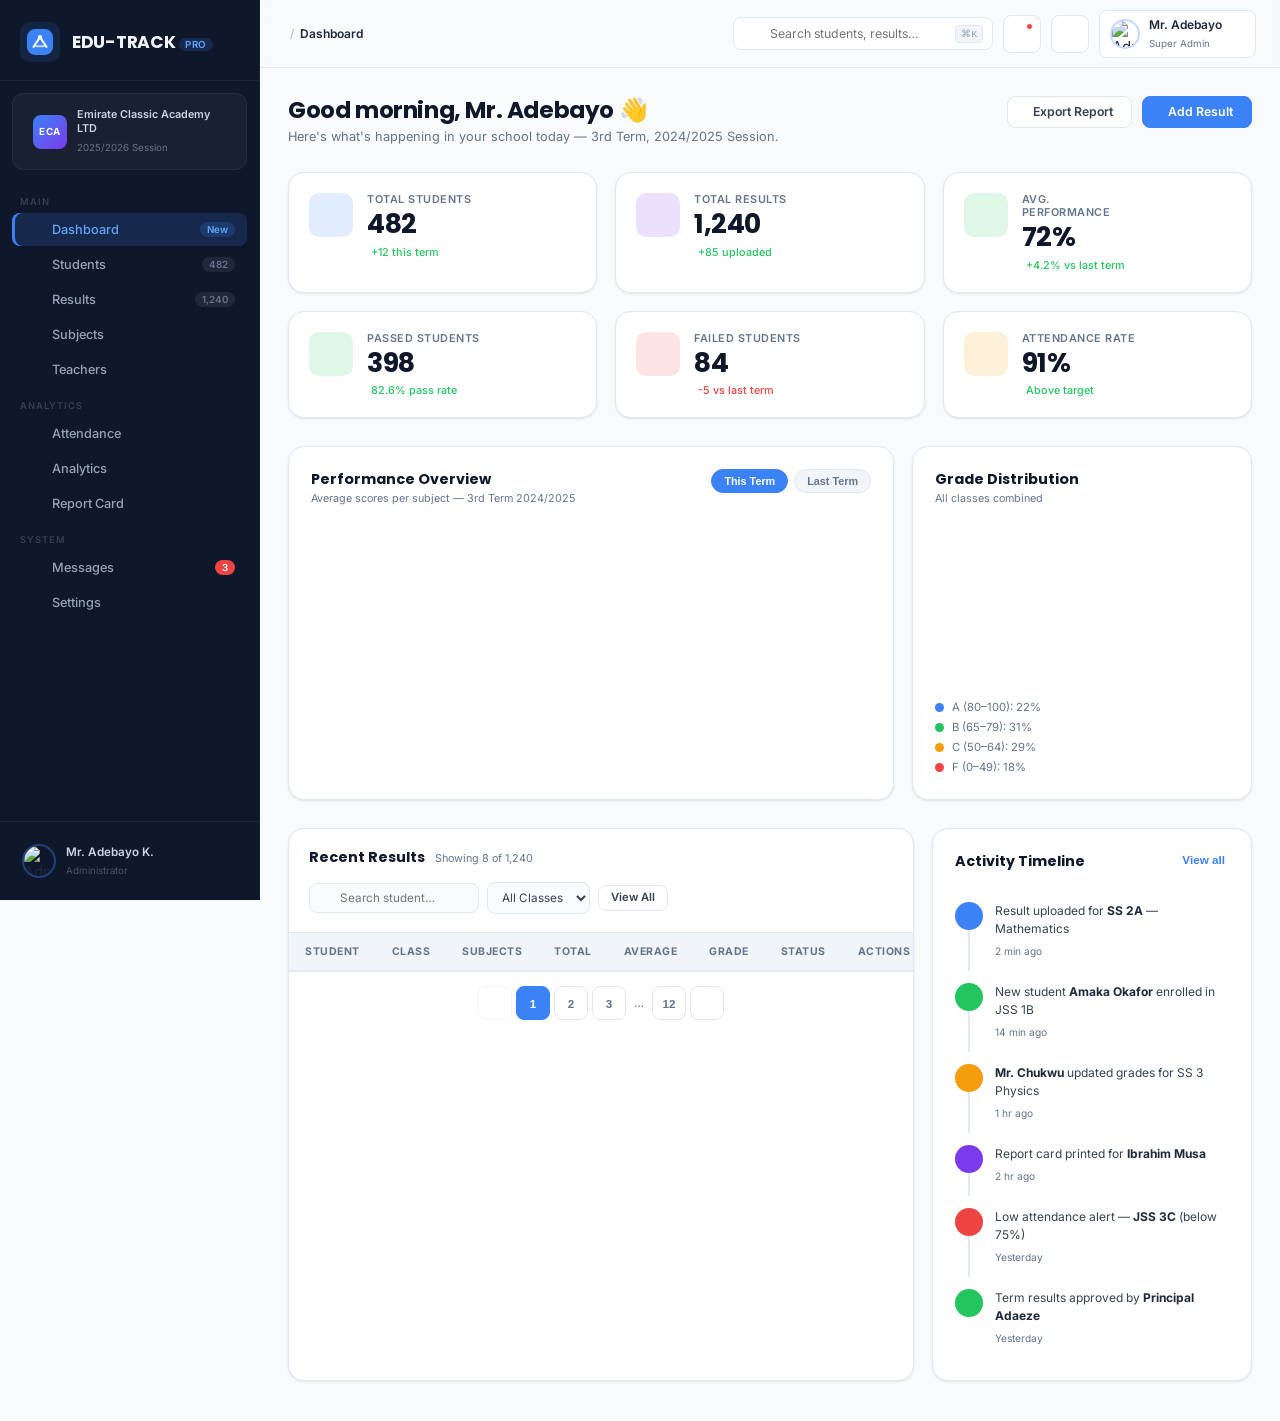
==== commit 6fc9dd89: "Updated project" ====
--- a/frontend/index.html
+++ b/frontend/index.html
@@ -59,17 +59,17 @@
         </svg>
       </div>
       <div class="logo-text">
-        <span class="logo-name">EduTrack</span>
+        <span class="logo-name">EDU-TRACK</span>
         <span class="logo-tag">Pro</span>
       </div>
     </div>
 
     <!-- School Info Strip -->
     <div class="school-strip">
-      <div class="school-avatar">GHS</div>
+      <div class="school-avatar">ECA</div>
       <div class="school-info">
-        <span class="school-name">Government High School</span>
-        <span class="school-session">2024/2025 Session</span>
+        <span class="school-name">Emirate Classic Academy LTD</span>
+        <span class="school-session">2025/2026 Session</span>
       </div>
     </div>
 
